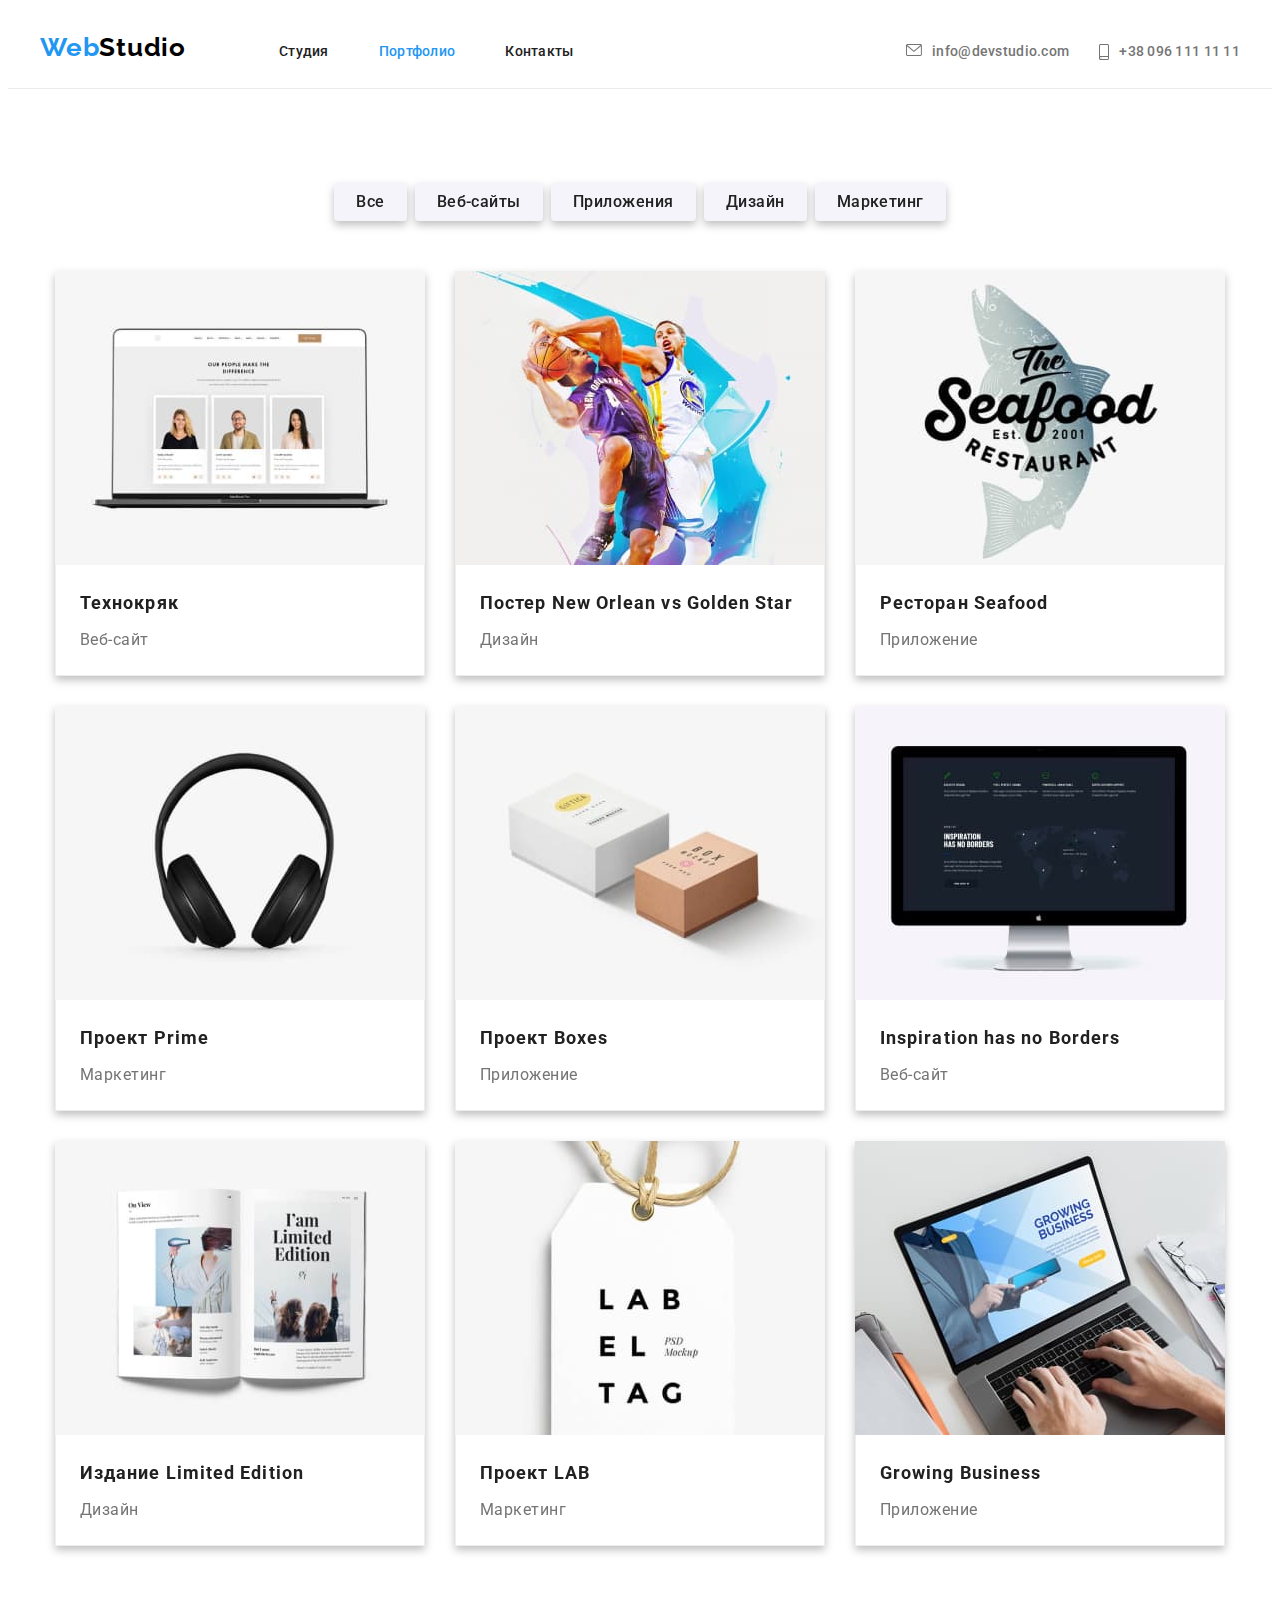
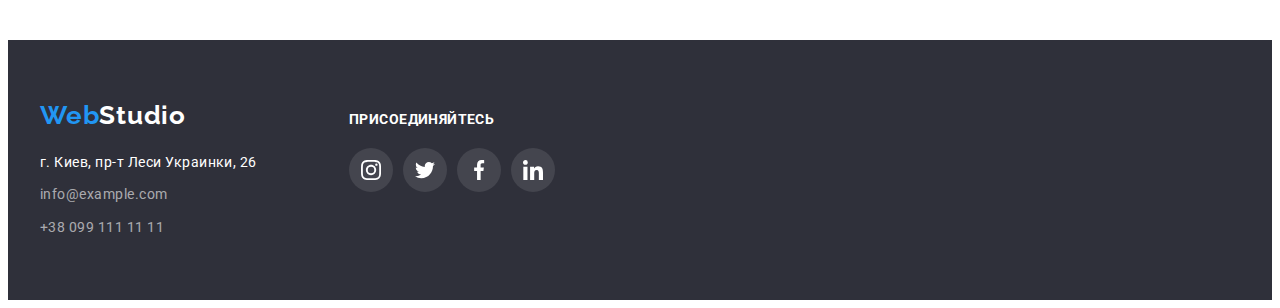
==== portfolio.html @ 46486317 "added files from previous hw" ====
<!DOCTYPE html>
<html lang="ru">
  <head>
    <meta charset="UTF-8" />
    <meta http-equiv="X-UA-Compatible" content="IE=edge" />
    <meta name="viewport" content="width=device-width, initial-scale=1.0" />
    <title>Portfolio</title>
    <link rel="preconnect" href="https://fonts.googleapis.com" />
    <link rel="preconnect" href="https://fonts.gstatic.com" crossorigin />
    <link
      href="https://fonts.googleapis.com/css2?family=Oleo+Script&family=Raleway:wght@700&family=Roboto:wght@400;500;700&display=swap"
      rel="stylesheet"
    />
    <link
      rel="stylesheet"
      href="https://cdnjs.cloudflare.com/ajax/libs/modern-normalize/1.1.0/modern-normalize.min.css"
      integrity="sha512-wpPYUAdjBVSE4KJnH1VR1HeZfpl1ub8YT/NKx4PuQ5NmX2tKuGu6U/JRp5y+Y8XG2tV+wKQpNHVUX03MfMFn9Q=="
      crossorigin="anonymous"
      referrerpolicy="no-referrer"
    />
    <link rel="stylesheet" href="./css/styles.css" />
  </head>
  <body>
    <header class="header-portf">
      <div class="container">
        <div class="header-flex">
          <div class="logo_with_menu">
            <a class="logo" href="index.html" lang="en">
              <span class="logo-accent">Web</span>
              Studio
            </a>
            <nav class="header-nav">
              <ul class="header-links">
                <li class="header-item">
                  <a class="header-item-link" href="./index.html">Студия</a>
                </li>
                <li class="header-item current">
                  <a class="header-item-link" href="./portfolio.html">
                    Портфолио
                  </a>
                </li>
                <li class="header-item">
                  <a class="header-item-link" href="">Контакты</a>
                </li>
              </ul>
            </nav>
          </div>
          <div class="contacts">
            <ul class="header-contacts-list">
              <li class="contact-item">
                <a class="header-contacts" href="mailto:info@devstudio.com">
                  <svg class="contact-link-icon" width="16" height="12">
                    <use href="./images/icons.svg#icon-envelope"></use>
                  </svg>
                  info@devstudio.com
                </a>
              </li>
              <li class="contact-item">
                <a class="header-contacts" href="tel:+380961111111">
                  <svg class="contact-link-icon" width="10" height="16">
                    <use href="./images/icons.svg#icon-smartphone"></use>
                  </svg>
                  +38 096 111 11 11
                </a>
              </li>
            </ul>
          </div>
        </div>
      </div>
    </header>
    <main>
      <h2 class="visually-hidden">Портфолио</h2>
      <section class="buttons">
        <div class="container">
          <ul class="button-list-menu">
            <li class="button-list">
              <button type="button" class="portfolio-btn">Все</button>
            </li>
            <li class="button-list">
              <button type="button" class="portfolio-btn">Веб-сайты</button>
            </li>
            <li class="button-list">
              <button type="button" class="portfolio-btn">Приложения</button>
            </li>
            <li class="button-list">
              <button type="button" class="portfolio-btn">Дизайн</button>
            </li>
            <li class="button-list">
              <button type="button" class="portfolio-btn">Маркетинг</button>
            </li>
          </ul>
          <ul class="portfolio-list">
            <li class="section-item">
              <a class="card-link" href="">
                <img
                  src="./images/portfolio1.jpg"
                  alt="Страница сайта Технокряк"
                  width="370"
                />
                <div class="portfolio-cards">
                  <h3 class="section-item-header">Технокряк</h3>
                  <p class="section-item-comment">Веб-сайт</p>
                </div>
              </a>
            </li>
            <li class="section-item">
              <a class="card-link" href="">
                <img
                  src="./images/portfolio2.jpg"
                  alt="Постер с баскетболистами"
                  width="370"
                />
                <div class="portfolio-cards">
                  <h3 class="section-item-header">
                    Постер
                    <span lang="en">New Orlean vs Golden Star</span>
                  </h3>
                  <p class="section-item-comment">Дизайн</p>
                </div>
              </a>
            </li>
            <li class="section-item">
              <a class="card-link" href="">
                <img
                  src="./images/portfolio3.jpg"
                  alt="Логотип компании с рыбой"
                  width="370"
                />
                <div class="portfolio-cards">
                  <h3 class="section-item-header">
                    Ресторан
                    <span lang="en">Seafood</span>
                  </h3>
                  <p class="section-item-comment">Приложение</p>
                </div>
              </a>
            </li>
            <li class="section-item">
              <a class="card-link" href="">
                <img src="./images/portfolio4.jpg" alt="наушники" width="370" />
                <div class="portfolio-cards">
                  <h3 class="section-item-header">
                    Проект
                    <span lang="en">Prime</span>
                  </h3>
                  <p class="section-item-comment">Маркетинг</p>
                </div>
              </a>
            </li>
            <li class="section-item">
              <a class="card-link" href="">
                <img
                  src="./images/portfolio5.jpg"
                  alt="две коробки"
                  width="370"
                />
                <div class="portfolio-cards">
                  <h3 class="section-item-header">
                    Проект
                    <span lang="en">Boxes</span>
                  </h3>
                  <p class="section-item-comment">Приложение</p>
                </div>
              </a>
            </li>
            <li class="section-item">
              <a class="card-link" href="">
                <img
                  src="./images/portfolio6.jpg"
                  alt="страница сайта"
                  width="370"
                />
                <div class="portfolio-cards">
                  <h3 lang="en" class="section-item-header">
                    Inspiration has no Borders
                  </h3>
                  <p class="section-item-comment">Веб-сайт</p>
                </div>
              </a>
            </li>
            <li class="section-item">
              <a class="card-link" href="">
                <img
                  src="./images/portfolio7.jpg"
                  alt="страницы журнала"
                  width="370"
                />
                <div class="portfolio-cards">
                  <h3 class="section-item-header">
                    Издание
                    <span lang="en">Limited Edition</span>
                  </h3>
                  <p class="section-item-comment">Дизайн</p>
                </div>
              </a>
            </li>
            <li class="section-item">
              <a class="card-link" href="">
                <img src="./images/portfolio8.jpg" alt="лейба" width="370" />
                <div class="portfolio-cards">
                  <h3 class="section-item-header">
                    Проект
                    <span lang="en">LAB</span>
                  </h3>
                  <p class="section-item-comment">Маркетинг</p>
                </div>
              </a>
            </li>
            <li class="section-item">
              <a class="card-link" href="">
                <img
                  src="./images/portfolio9.jpg"
                  alt="сайт на ноутбуке"
                  width="370"
                />
                <div class="portfolio-cards">
                  <h3 lang="en" class="section-item-header">
                    Growing Business
                  </h3>
                  <p class="section-item-comment">Приложение</p>
                </div>
              </a>
            </li>
          </ul>
        </div>
      </section>
    </main>
    <footer class="footer">
      <div class="container flex">
        <div class="column">
          <a class="logo" href="index.html" lang="en">
            <span class="logo-accent">Web</span>
            <span class="logo-part">Studio</span>
          </a>
          <address class="address">
            <p>г. Киев, пр-т Леси Украинки, 26</p>
            <a class="footer-contacts" href="mailto:info@example.com">
              info@example.com
            </a>
            <a class="footer-contacts" href="tel:+380991111111">
              +38 099 111 11 11
            </a>
          </address>
        </div>
        <div class="column">
          <p class="join-us-head"><strong>Присоединяйтесь</strong></p>
          <ul class="social-list footer-list">
            <li class="footer-list-item">
              <a href="" class="footer-social-link">
                <svg class="footer-social-icon" width="20" height="20">
                  <use href="./images/icons.svg#icon-instagram-2"></use>
                </svg>
              </a>
            </li>
            <li class="footer-list-item">
              <a href="" class="footer-social-link">
                <svg class="footer-social-icon" width="20" height="20">
                  <use href="./images/icons.svg#icon-twitter-1"></use>
                </svg>
              </a>
            </li>
            <li class="footer-list-item">
              <a href="" class="footer-social-link">
                <svg class="footer-social-icon" width="20" height="20">
                  <use href="./images/icons.svg#icon-facebook-1"></use>
                </svg>
              </a>
            </li>
            <li class="footer-list-item">
              <a href="" class="footer-social-link">
                <svg class="footer-social-icon" width="20" height="20">
                  <use href="./images/icons.svg#icon-linkedin-1"></use>
                </svg>
              </a>
            </li>
          </ul>
        </div>
      </div>
    </footer>
  </body>
</html>
---- css/styles.css ----
p,
h1,
h2,
h3 {
  margin: 0;
}

ul {
  margin: 0;
  padding-left: 0;
}

img {
  display: block;
}

.container {
  width: 1200px;
  margin: 0 auto;
  padding-left: 15px;
  padding-right: 15px;
}
/*----------------------------COMMON-----------------------------------*/

:root {
  --accent-color: #2196f3;
  --main-text-color: #212121;
  --second-text-color: #ffffff;
  --btn-backgroud-color: #f5f4fa;
  --items-backgroud-color: #eeeeee;
  --paragraph-text-color: #757575;
  --hero-bcg-color: #2f303a;
  --btn-selection-color: #188ce8;
  --btn-color: #2196f3;
  --logo-color: #000000;
  --icon-color: #afb1b8;
}

body {
  color: var(--main-text-color);
  font-family: "Roboto", sans-serif;
}

li {
  list-style-type: none;
}

/*----------------------------HEADER-----------------------------------*/
.header-flex {
  display: flex;
  justify-content: space-between;
  align-items: baseline;
}

.logo_with_menu {
  display: flex;
  align-items: baseline;
}

.header-main {
  text-decoration: none;
  background-color: var(--second-text-color);
  padding-top: 24px;
  padding-bottom: 25px;
}

.header-main .container {
  align-items: center;
}

.logo {
  display: flex;
  margin-right: 93px;
  font-family: "Raleway";
  color: var(--logo-color);
  text-decoration: none;
  font-weight: 700;
  letter-spacing: 0.03em;
  font-size: 26px;
  line-height: 1.19;
}

.logo-accent {
  color: var(--accent-color);
}

.header-item {
  font-weight: 500;
  font-size: 14px;
  line-height: 1.14;
  letter-spacing: 0.02em;
}

.header-item:not(:last-child),
.header-contacts:not(:last-child) {
  margin-right: 50px;
}

.header-nav {
}

.header-links {
  display: flex;
  align-items: baseline;
}

.header-item-link {
  text-decoration: none;
  color: inherit;
}

.header-item-link:hover,
.header-item-link:focus {
  color: var(--accent-color);
}

.header-contacts {
  font-weight: 500;
  font-size: 14px;
  line-height: 1.14;
  letter-spacing: 0.02em;
  color: var(--paragraph-text-color);
  text-decoration: none;
  margin-right: 30px;
  display: flex;
}

.header-contacts:last-child {
  margin-right: 0;
}

.contact-item {
  align-items: center;
  margin-right: 30px;
}

.header-contacts-list {
  display: flex;
  align-items: center;
}

.contacts .header-contacts-list {
}
.header-contacts:hover,
.header-contacts:focus {
  color: var(--accent-color);
}

.contact-item:last-child {
  margin-right: 0;
}

.contact-link-icon {
  fill: currentColor;
  margin-right: 10px;
}

.contact-link {
  margin-right: 10px;
  fill: var(--paragraph-text-color);
}

.contact-link:hover,
.contact-link:focus {
  fill: var(--accent-color);
}

.contacts:hover,
.contacts:focus {
  fill: var(--accent-color);
}

.header-links:focus,
.header-links:hover {
  fill: var(--accent-color);
}

.current {
  color: var(--accent-color);
}

/*---------------------------- INDEX HTML MAIN-----------------------------------*/
/*Hero*/
.section {
  background-color: var(--hero-bcg-color);
  color: var(--second-text-color);
  background-image: linear-gradient(
      rgba(47, 48, 58, 0.4),
      rgba(47, 48, 58, 0.4)
    ),
    url(../images/header.jpg);
  background-repeat: no-repeat;
  background-position: center;
  background-size: cover;
  max-width: 1600px;
  margin: 0 auto;
}

.hero-header {
  margin-right: auto;
  margin-left: auto;
  margin-bottom: 30px;
  max-width: 696px;
  font-weight: 900;
  font-size: 44px;
  line-height: 1.36;
  text-align: center;
  letter-spacing: 0.06em;
  text-transform: uppercase;
  color: var(--second-text-color);
}

.hero-container {
  padding-top: 200px;
  padding-bottom: 200px;
}
.section-btn {
  padding-top: 10px;
  padding-right: 32px;
  padding-bottom: 10px;
  padding-left: 32px;
  background-color: var(--btn-color);
  color: var(--second-text-color);
  border: 0ch;
  font-family: "Roboto";
  font-weight: 700;
  font-size: 16px;
  line-height: 1.88;
  display: block;
  margin: 0 auto;
  align-items: center;
  text-align: center;
  cursor: pointer;
  border-radius: 4px;
}

.section-btn:hover,
.section-btn:focus {
  color: var(--second-text-color);
  background-color: var(--btn-selection-color);
}

/*--------------------------QUALITIES-------------------------------------------------*/
.visually-hidden {
  position: absolute;
  white-space: nowrap;
  width: 1px;
  height: 1px;
  overflow: hidden;
  border: 0;
  padding: 0;
  clip: rect(0 0 0 0);
  clip-path: inset(50%);
  margin: -1px;
}

.qualities {
  padding-top: 94px;
  padding-bottom: 94px;
}

.qualities-list {
  display: flex;
  margin: 0;
  letter-spacing: 0.03em;
  font-size: 14px;
}

.list-item {
  max-width: 270px;
}

.list-item::before {
  display: block;
  content: "";
  height: 120px;
  background-color: var(--btn-backgroud-color);
  border-radius: 4px;
  margin-bottom: 30px;
}

.antenna::before {
  background-image: url(../images/antenna.svg);
  background-repeat: no-repeat;
  background-position: center;
}

.clock::before {
  background-image: url(../images/clock.svg);
  background-repeat: no-repeat;
  background-position: center;
}

.diagram::before {
  background-image: url(../images/diagram.svg);
  background-repeat: no-repeat;
  background-position: center;
}

.astronaut::before {
  background-image: url(../images/astronaut.svg);
  background-repeat: no-repeat;
  background-position: center;
}

.qualities-list-item {
  margin-bottom: 10px;
  line-height: 1.17;
  font-size: 14px;
  text-transform: uppercase;
}

.list-item:not(:last-child) {
  margin-right: 30px;
}

.text {
  color: var(--paragraph-text-color);
  line-height: 1.71;
}

/*-----------------------------WHAT WE DO----------------------*/
.what-we-do {
  padding-top: 47px;
  padding-bottom: 94px;
}

.what-we-do-header {
  margin-bottom: 50px;
}

.image-list:not(:last-child) {
  margin-right: 30px;
}

.list {
  display: flex;
  justify-content: center;
  align-items: center;
}
.section-header {
  font-size: 36px;
  line-height: 1.17;
  text-align: center;
  letter-spacing: 0.03em;
  color: var(--main-text-color);
}

/*---------OUR TEAM----------------------------*/
.team-header {
  margin-bottom: 50px;
}

.team-section {
  padding-top: 94px;
  padding-bottom: 94px;
  background-color: var(--btn-backgroud-color);
  letter-spacing: 0.03em;
}

.team-section-item {
  align-items: center;
  background-color: var(--second-text-color);
  box-shadow: 0px 1px 3px rgba(0, 0, 0, 0.12), 0px 1px 1px rgba(0, 0, 0, 0.14),
    0px 2px 1px rgba(0, 0, 0, 0.2);
}

.team-section-item:not(:last-child) {
  margin-right: 30px;
}

.cards {
  padding-top: 30px;
  padding-bottom: 30px;
  border-radius: 0px 0px 4px 4px;
}
.team-name {
  margin-bottom: 10px;
  font-weight: 500;
  font-size: 16px;
  line-height: 1.19;
  text-align: center;
}

.team-section-detail {
  font-size: 16px;
  line-height: 1.18;
  text-align: center;
  color: var(--paragraph-text-color);
  margin-bottom: 16px;
}

.social-list {
  display: flex;
  justify-content: center;
}

.social-list-item {
  margin-right: 10px;
  width: 44px;
  height: 44px;
}

.social-list-item:last-child {
  margin-right: 0;
}

.social-link {
  width: 100%;
  height: 100%;
  border-radius: 50%;
  display: flex;
  align-items: center;
  justify-content: center;
  fill: var(--icon-color);
}

.social-link:hover,
.social-link:focus {
  background-color: var(--btn-color);
  fill: var(--second-text-color);
}

/*---------------------------OUR-CLIENTS-------------------------------*/
.clients-section {
  padding-top: 94px;
  padding-bottom: 94px;
}

.clients-header {
  margin-bottom: 50px;
}

.clients-list {
  display: flex;
  justify-content: center;
}

.clients-item .client-link {
  width: 170px;
  height: 92px;
  display: flex;
}

.clients-item {
  margin-right: 30px;
  border: 1px solid var(--icon-color);
  border-radius: 4px;
  align-items: baseline;
  text-align: center;
  align-content: center;
}

.clients-item:last-child {
  margin-right: 0;
}

.client-link {
  align-items: center;
  justify-content: center;
  fill: var(--icon-color);
}

.clients-list .client-link:hover,
.clients-list .client-link:focus {
  fill: var(--btn-color);
}

.clients-item:hover,
.clients-item:focus {
  border: 1px solid var(--btn-color);
}

/*----------------------------FOOTER-----------------------------------*/
.footer {
  background-color: var(--hero-bcg-color);
  letter-spacing: 0.03em;
  padding-top: 60px;
  padding-bottom: 60px;
}

.flex {
  display: flex;
  align-items: baseline;
}

.address {
  margin-top: 20px;
  font-style: normal;
  font-size: 14px;
  line-height: 1.71;
  color: var(--second-text-color);
}

.footer-contacts {
  margin-top: 9px;
  display: block;
  text-decoration: none;
  font-size: 14px;
  line-height: 1.71;
  color: rgba(255, 255, 255, 0.6);
  text-decoration: none;
}

.footer-contacts:hover,
.footer-contacts:focus {
  color: var(--accent-color);
}

.logo-part {
  font-family: "Raleway";
  font-weight: 700;
  font-size: 26px;
  line-height: 1.19;
  color: var(--second-text-color);
}

.join-us-head strong {
  color: var(--second-text-color);
  margin: 0;
  font-weight: 700;
  font-size: 14px;
  line-height: 1.14;
  letter-spacing: 0.03em;
  text-transform: uppercase;
  text-decoration: none;
}

.join-us-head {
  margin-bottom: 20px;
}

.column {
  display: block;
  margin-right: 70px;
}

.column:last-child {
  margin-right: 0;
}

.footer-list-item {
  margin-right: 10px;
  width: 44px;
  height: 44px;
  border-radius: 50%;
  background-color: rgba(255, 255, 255, 0.1);
}

.footer-list-item:last-child {
  margin-right: 0;
}

.footer-social-link {
  width: 100%;
  height: 100%;
  border-radius: 50%;
  display: flex;
  align-items: center;
  justify-content: center;
  fill: var(--second-text-color);
}

.footer-social-link:hover,
.footer-social-link:focus {
  background-color: var(--btn-color);
  fill: var(--second-text-color);
}

/*---------------------------PORTFOLIO-------------------------------------------------*/
.header-portf {
  border-bottom: 1px solid #ececec;
}
.header-portf .container {
  padding-top: 24px;
  padding-bottom: 25px;
  background-color: var(--second-text-color);
}

.buttons {
  padding-top: 94px;
  padding-bottom: 94px;
  filter: drop-shadow(0px 4px 4px rgba(0, 0, 0, 0.25));
}

.button-list:not(:last-child) {
  margin-right: 8px;
}

.button-list-menu {
  display: flex;
  align-items: center;
  justify-content: center;
  margin-bottom: 50px;
}

.portfolio-btn {
  padding-top: 6px;
  padding-right: 22px;
  padding-bottom: 6px;
  padding-left: 22px;
  border-radius: 4px;
  font-family: inherit;
  background-color: var(--btn-backgroud-color);
  border: 0ch;
  color: var(--main-text-color);
  font-weight: 500;
  font-size: 16px;
  line-height: 1.62;
  text-align: center;
  letter-spacing: 0.03em;
  cursor: pointer;
}

.card-link {
  display: block;
  text-decoration: none;
}

.portfolio-list {
  display: flex;
  flex-wrap: wrap;
  justify-content: center;
}
.portfolio-btn:hover,
.portfolio-btn:focus {
  background-color: var(--accent-color);
  color: var(--second-text-color);
  filter: drop-shadow(0px 4px 4px rgba(0, 0, 0, 0.25));
}

.portfolio-cards {
  padding-top: 20px;
  padding-right: 24px;
  padding-bottom: 20px;
  padding-left: 24px;
  border-right: 1px solid #eeeeee;
  border-bottom: 1px solid #eeeeee;
  border-left: 1px solid #eeeeee;
}

.section-item {
  display: flex;
  flex-direction: column;
  background-color: var(--second-text-color);
  flex-basis: calc(100% / 3 - 30px);
  margin-bottom: 30px;
  margin-left: 30px;
}

.section-item:hover,
.section-item:focus {
  filter: drop-shadow(0px 4px 4px rgba(0, 0, 0, 0.25));
}

.section-item-header {
  margin-bottom: 4px;
  font-size: 18px;
  line-height: 2;
  letter-spacing: 0.06em;
  color: #212121;
}

.section-item-comment {
  font-size: 16px;
  line-height: 1.87;
  letter-spacing: 0.03em;
  color: var(--paragraph-text-color);
}

.section-item:nth-child(3n + 1) {
  margin-left: 0;
}

.section-item:nth-last-child(-n + 3) {
  margin-bottom: 0;
}
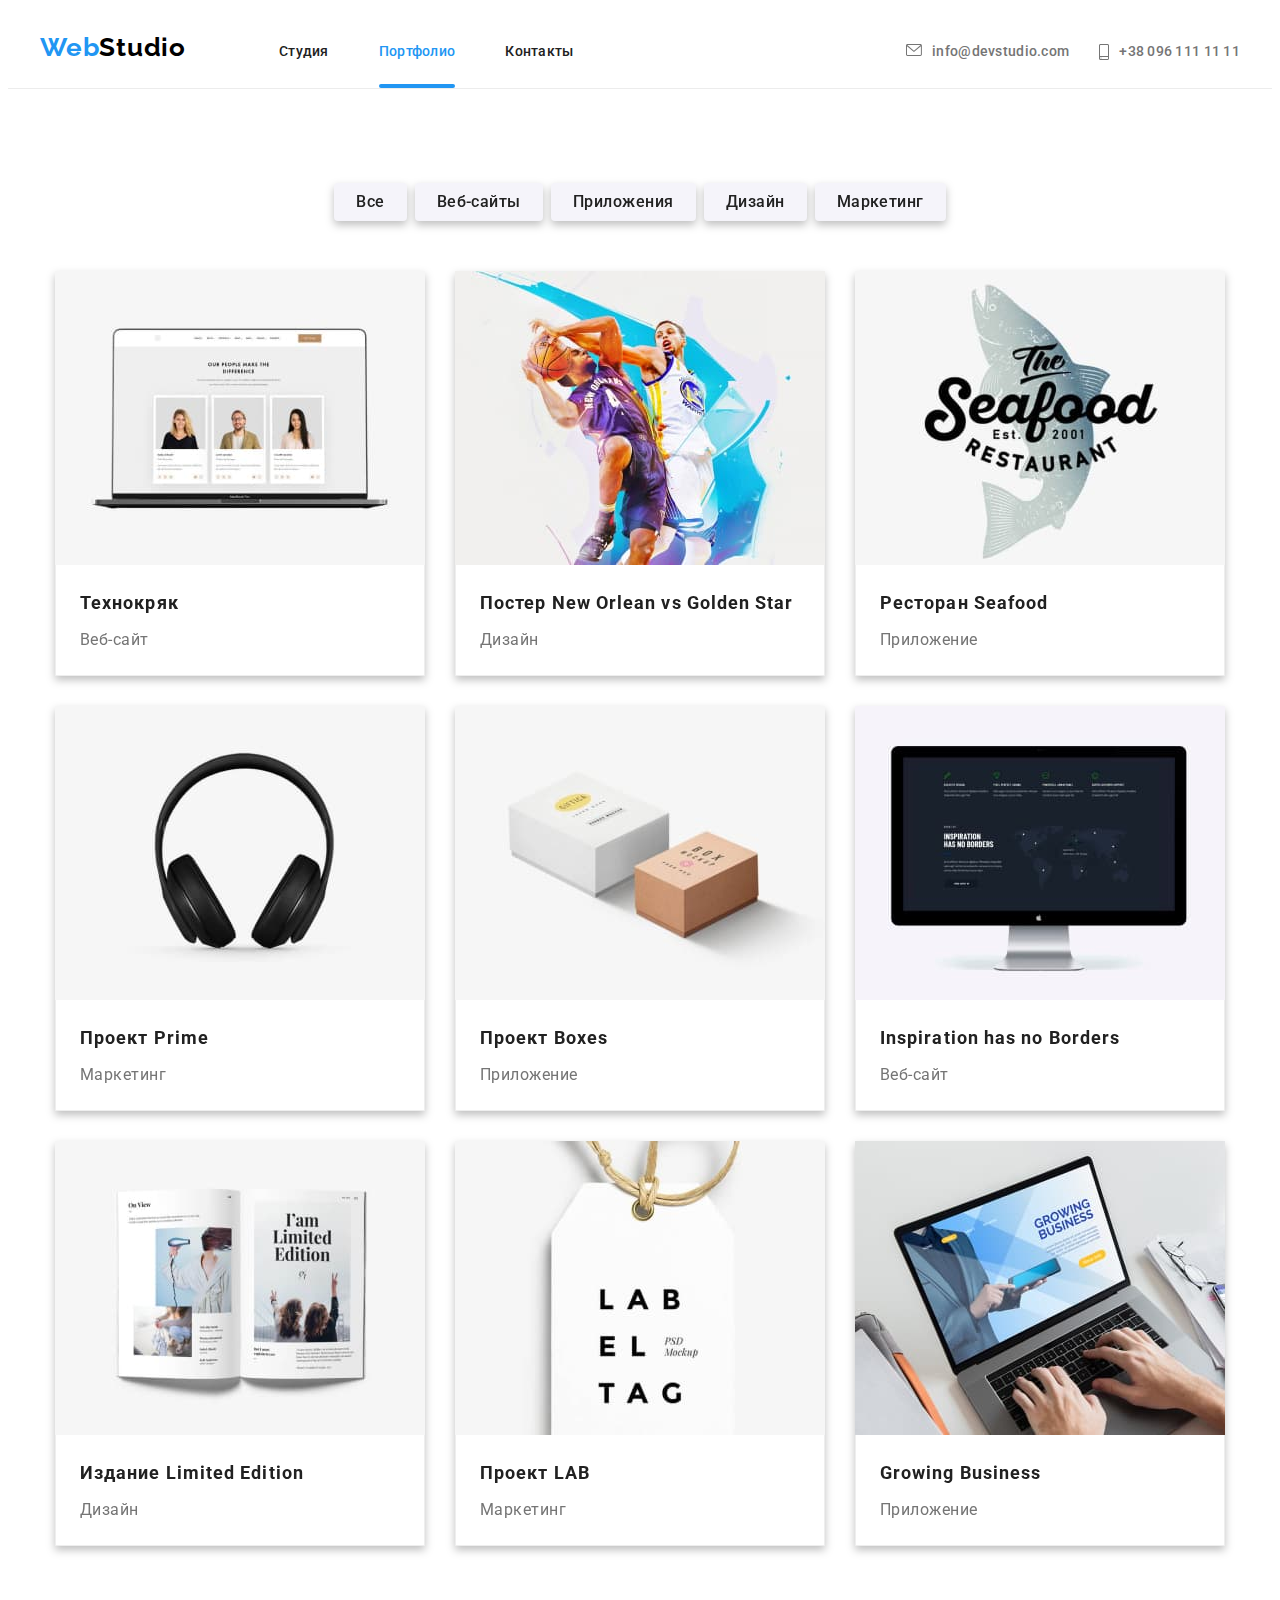
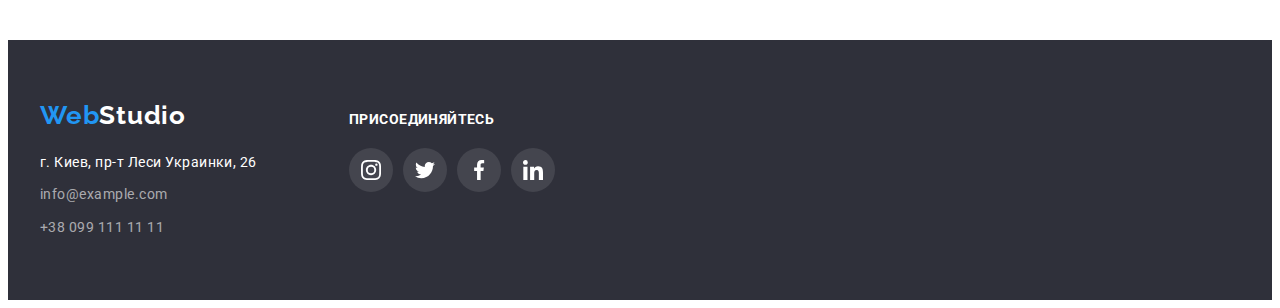
==== commit 26fc60e8: "added overlay to the cards" ====
--- a/portfolio.html
+++ b/portfolio.html
@@ -91,12 +91,21 @@
           </ul>
           <ul class="portfolio-list">
             <li class="section-item">
+              <div class="thumb">
               <a class="card-link" href="">
                 <img
                   src="./images/portfolio1.jpg"
                   alt="Страница сайта Технокряк"
                   width="370"
                 />
+                <div class="portfolio-overlay">
+                  <p class="portfolio-description">
+                    Ресурс предлагает комплексные предложения с разным уровнем
+                    функционала и сервисов. Все это позволит посетителю получить
+                    исчерпывающие сведения о компании или частном лице.
+                  </p>
+                </div>
+              </div>
                 <div class="portfolio-cards">
                   <h3 class="section-item-header">Технокряк</h3>
                   <p class="section-item-comment">Веб-сайт</p>
@@ -104,12 +113,21 @@
               </a>
             </li>
             <li class="section-item">
+              <div class="thumb">
               <a class="card-link" href="">
                 <img
                   src="./images/portfolio2.jpg"
                   alt="Постер с баскетболистами"
                   width="370"
                 />
+                <div class="portfolio-overlay">
+                  <p class="portfolio-description">
+                    Ресурс предлагает комплексные предложения с разным уровнем
+                    функционала и сервисов. Все это позволит посетителю получить
+                    исчерпывающие сведения о компании или частном лице.
+                  </p>
+                </div>
+              </div>
                 <div class="portfolio-cards">
                   <h3 class="section-item-header">
                     Постер
@@ -120,12 +138,21 @@
               </a>
             </li>
             <li class="section-item">
+              <div class="thumb">
               <a class="card-link" href="">
                 <img
                   src="./images/portfolio3.jpg"
                   alt="Логотип компании с рыбой"
                   width="370"
                 />
+                <div class="portfolio-overlay">
+                  <p class="portfolio-description">
+                    Ресурс предлагает комплексные предложения с разным уровнем
+                    функционала и сервисов. Все это позволит посетителю получить
+                    исчерпывающие сведения о компании или частном лице.
+                  </p>
+                </div>
+              </div>
                 <div class="portfolio-cards">
                   <h3 class="section-item-header">
                     Ресторан
@@ -136,8 +163,17 @@
               </a>
             </li>
             <li class="section-item">
+              <div class="thumb">
               <a class="card-link" href="">
                 <img src="./images/portfolio4.jpg" alt="наушники" width="370" />
+                <div class="portfolio-overlay">
+                  <p class="portfolio-description">
+                    Ресурс предлагает комплексные предложения с разным уровнем
+                    функционала и сервисов. Все это позволит посетителю получить
+                    исчерпывающие сведения о компании или частном лице.
+                  </p>
+                </div>
+              </div>
                 <div class="portfolio-cards">
                   <h3 class="section-item-header">
                     Проект
@@ -148,12 +184,21 @@
               </a>
             </li>
             <li class="section-item">
+              <div class="thumb">
               <a class="card-link" href="">
                 <img
                   src="./images/portfolio5.jpg"
                   alt="две коробки"
                   width="370"
                 />
+                <div class="portfolio-overlay">
+                  <p class="portfolio-description">
+                    Ресурс предлагает комплексные предложения с разным уровнем
+                    функционала и сервисов. Все это позволит посетителю получить
+                    исчерпывающие сведения о компании или частном лице.
+                  </p>
+                </div>
+              </div>
                 <div class="portfolio-cards">
                   <h3 class="section-item-header">
                     Проект
@@ -164,12 +209,21 @@
               </a>
             </li>
             <li class="section-item">
+              <div class="thumb">
               <a class="card-link" href="">
                 <img
                   src="./images/portfolio6.jpg"
                   alt="страница сайта"
                   width="370"
                 />
+                <div class="portfolio-overlay">
+                  <p class="portfolio-description">
+                    Ресурс предлагает комплексные предложения с разным уровнем
+                    функционала и сервисов. Все это позволит посетителю получить
+                    исчерпывающие сведения о компании или частном лице.
+                  </p>
+                </div>
+              </div>
                 <div class="portfolio-cards">
                   <h3 lang="en" class="section-item-header">
                     Inspiration has no Borders
@@ -179,12 +233,21 @@
               </a>
             </li>
             <li class="section-item">
+              <div class="thumb">
               <a class="card-link" href="">
                 <img
                   src="./images/portfolio7.jpg"
                   alt="страницы журнала"
                   width="370"
                 />
+                <div class="portfolio-overlay">
+                  <p class="portfolio-description">
+                    Ресурс предлагает комплексные предложения с разным уровнем
+                    функционала и сервисов. Все это позволит посетителю получить
+                    исчерпывающие сведения о компании или частном лице.
+                  </p>
+                </div>
+              </div>
                 <div class="portfolio-cards">
                   <h3 class="section-item-header">
                     Издание
@@ -195,8 +258,17 @@
               </a>
             </li>
             <li class="section-item">
+              <div class="thumb">
               <a class="card-link" href="">
                 <img src="./images/portfolio8.jpg" alt="лейба" width="370" />
+                <div class="portfolio-overlay">
+                  <p class="portfolio-description">
+                    Ресурс предлагает комплексные предложения с разным уровнем
+                    функционала и сервисов. Все это позволит посетителю получить
+                    исчерпывающие сведения о компании или частном лице.
+                  </p>
+                </div>
+              </div>
                 <div class="portfolio-cards">
                   <h3 class="section-item-header">
                     Проект
@@ -207,12 +279,21 @@
               </a>
             </li>
             <li class="section-item">
+              <div class="thumb">
               <a class="card-link" href="">
                 <img
                   src="./images/portfolio9.jpg"
                   alt="сайт на ноутбуке"
                   width="370"
                 />
+                <div class="portfolio-overlay">
+                  <p class="portfolio-description">
+                    Ресурс предлагает комплексные предложения с разным уровнем
+                    функционала и сервисов. Все это позволит посетителю получить
+                    исчерпывающие сведения о компании или частном лице.
+                  </p>
+                </div>
+              </div>
                 <div class="portfolio-cards">
                   <h3 lang="en" class="section-item-header">
                     Growing Business
--- a/css/styles.css
+++ b/css/styles.css
@@ -61,7 +61,6 @@
   text-decoration: none;
   background-color: var(--second-text-color);
   padding-top: 24px;
-  padding-bottom: 25px;
 }
 
 .header-main .container {
@@ -96,17 +95,31 @@
   margin-right: 50px;
 }
 
-.header-nav {
-}
-
 .header-links {
   display: flex;
   align-items: baseline;
 }
 
 .header-item-link {
+  display: block;
   text-decoration: none;
   color: inherit;
+  position: relative;
+  padding-bottom: 28px;
+  transition-property: color;
+  transition-duration: 250ms;
+  transition-timing-function: cubic-bezier(0.4, 0, 0.2, 1);
+}
+
+.current .header-item-link::after {
+  content: "";
+  position: absolute;
+  width: 100%;
+  background-color: var(--accent-color);
+  height: 4px;
+  border-radius: 2px;
+  left: 0;
+  bottom: 0;
 }
 
 .header-item-link:hover,
@@ -123,6 +136,9 @@
   text-decoration: none;
   margin-right: 30px;
   display: flex;
+  transition-property: color;
+  transition-duration: 250ms;
+  transition-timing-function: cubic-bezier(0.4, 0, 0.2, 1);
 }
 
 .header-contacts:last-child {
@@ -139,8 +155,6 @@
   align-items: center;
 }
 
-.contacts .header-contacts-list {
-}
 .header-contacts:hover,
 .header-contacts:focus {
   color: var(--accent-color);
@@ -232,6 +246,10 @@
   text-align: center;
   cursor: pointer;
   border-radius: 4px;
+  transition-property: color, background-color;
+  transition-duration: 250ms, 250ms;
+  transition-timing-function: cubic-bezier(0.4, 0, 0.2, 1),
+    cubic-bezier(0.4, 0, 0.2, 1);
 }
 
 .section-btn:hover,
@@ -329,6 +347,34 @@
   margin-bottom: 50px;
 }
 
+.wwd-thumb {
+  position: relative;
+}
+
+.wwd-thumb-header {
+  bottom: 0;
+  position: absolute;
+  font-weight: 700;
+  font-size: 14px;
+  line-height: 1.14;
+  text-align: center;
+  letter-spacing: 0.03em;
+  text-transform: uppercase;
+  color: var(--second-text-color);
+  padding-top: 27px;
+  padding-bottom: 27px;
+  background-color: rgba(47, 48, 58, 0.8);
+  width: 100%;
+}
+
+/* .wwd-thumb::before {
+  position: absolute;
+  background-color: rgba(47, 48, 58, 0.8);
+  display: inline-block;
+  content: "";
+  width: 100%;
+} */
+
 .image-list:not(:last-child) {
   margin-right: 30px;
 }
@@ -413,6 +459,10 @@
   align-items: center;
   justify-content: center;
   fill: var(--icon-color);
+  transition-property: background-color, fill;
+  transition-duration: 250ms, 250ms;
+  transition-timing-function: cubic-bezier(0.4, 0, 0.2, 1),
+    cubic-bezier(0.4, 0, 0.2, 1);
 }
 
 .social-link:hover,
@@ -459,6 +509,10 @@
   align-items: center;
   justify-content: center;
   fill: var(--icon-color);
+  transition-property: fill, border;
+  transition-duration: 250ms, 250ms;
+  transition-timing-function: cubic-bezier(0.4, 0, 0.2, 1),
+    cubic-bezier(0.4, 0, 0.2, 1);
 }
 
 .clients-list .client-link:hover,
@@ -500,6 +554,9 @@
   line-height: 1.71;
   color: rgba(255, 255, 255, 0.6);
   text-decoration: none;
+  transition-property: color;
+  transition-duration: 250ms;
+  transition-timing-function: cubic-bezier(0.4, 0, 0.2, 1);
 }
 
 .footer-contacts:hover,
@@ -559,6 +616,10 @@
   align-items: center;
   justify-content: center;
   fill: var(--second-text-color);
+  transition-property: fill, background-color;
+  transition-duration: 250ms, 250ms;
+  transition-timing-function: cubic-bezier(0.4, 0, 0.2, 1),
+    cubic-bezier(0.4, 0, 0.2, 1);
 }
 
 .footer-social-link:hover,
@@ -567,13 +628,56 @@
   fill: var(--second-text-color);
 }
 
+/* ----------------------------MODAL-------------------------------------------------- */
+.backdrop {
+  position: fixed;
+  top: 0;
+  left: 0;
+  bottom: 0;
+  right: 0;
+  background-color: rgba(0, 0, 0, 0.2);
+  opacity: 1;
+  transition-property: opacity;
+  transition-duration: 250ms;
+  transition-timing-function: cubic-bezier(0.4, 0, 0.2, 1);
+}
+
+.modal {
+  position: absolute;
+  min-height: 581px;
+  min-width: 528px;
+  background-color: var(--second-text-color);
+  box-shadow: 0px 1px 3px rgba(0, 0, 0, 0.12), 0px 1px 1px rgba(0, 0, 0, 0.14),
+    0px 2px 1px rgba(0, 0, 0, 0.2);
+  border-radius: 4px;
+  top: 50%;
+  left: 50%;
+  transform: translate(-50%, -50%);
+  opacity: 1;
+  /* transition-property: transform, opacity;
+  transition-duration: 250ms;
+  transition-timing-function: cubic-bezier(0.4, 0, 0.2, 1); */
+}
+
+.close-btn {
+}
+
+.backdrop .is-hidden {
+  transform: translate(-50%, -50%), translateX(-150px);
+  visibility: hidden;
+  opacity: 0;
+  pointer-events: none;
+}
+
+.backdrop .is-hidden .modal {
+  transform: scale(0.9), translate(-50%, -50%);
+}
 /*---------------------------PORTFOLIO-------------------------------------------------*/
 .header-portf {
   border-bottom: 1px solid #ececec;
 }
 .header-portf .container {
   padding-top: 24px;
-  padding-bottom: 25px;
   background-color: var(--second-text-color);
 }
 
@@ -610,6 +714,9 @@
   text-align: center;
   letter-spacing: 0.03em;
   cursor: pointer;
+  transition-property: color, background-color, filter;
+  transition-duration: 250ms;
+  transition-timing-function: cubic-bezier(0.4, 0, 0.2, 1);
 }
 
 .card-link {
@@ -646,6 +753,9 @@
   flex-basis: calc(100% / 3 - 30px);
   margin-bottom: 30px;
   margin-left: 30px;
+  transition-property: filter;
+  transition-duration: 250ms;
+  transition-timing-function: cubic-bezier(0.4, 0, 0.2, 1);
 }
 
 .section-item:hover,
@@ -675,3 +785,38 @@
 .section-item:nth-last-child(-n + 3) {
   margin-bottom: 0;
 }
+
+.thumb {
+  position: relative;
+  overflow: hidden;
+}
+
+.portfolio-overlay {
+  position: absolute;
+  background-color: rgba(33, 150, 243, 0.9);
+  width: 100%;
+  height: 100%;
+  padding-right: 24px;
+  padding-left: 24px;
+  top: 0;
+  left: 0;
+  transform: translateY(100%);
+  transition-property: transform;
+  transition-duration: 250ms;
+  transition-timing-function: cubic-bezier(0.4, 0, 0.2, 1);
+}
+
+.section-item:hover .portfolio-overlay {
+  transform: translateY(0);
+}
+
+.portfolio-description {
+  font-size: 18px;
+  line-height: 1.56;
+  letter-spacing: 0.03em;
+  color: var(--second-text-color);
+  max-height: 168px;
+  top: 50%;
+  left: 50%;
+  padding-top: 63px;
+}
